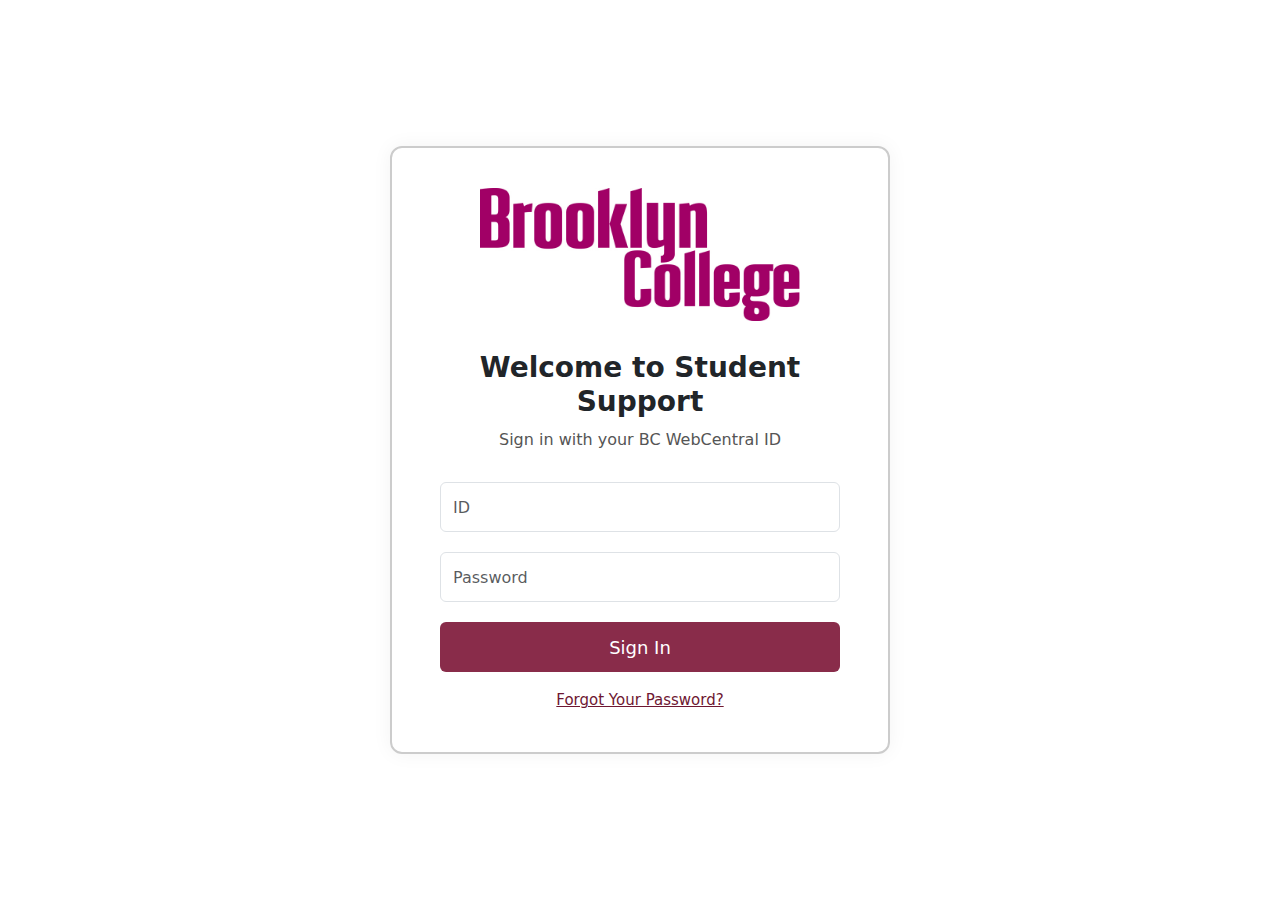
==== signInPage.html @ 324d1e80 "Add files via upload" ====
<!DOCTYPE html>
<html lang="en">
<head>
  <meta charset="UTF-8" />
  <meta name="viewport" content="width=device-width, initial-scale=1" />
  <title>Student Support Sign In</title>
  <link href="https://cdn.jsdelivr.net/npm/bootstrap@5.3.2/dist/css/bootstrap.min.css" rel="stylesheet" />
  <style>
    body, html {
      height: 100%;
      margin: 0;
      padding: 0;
      background-color: #ffffff;
    }

    .signin-container {
      height: 100%;
      display: flex;
      justify-content: center;
      align-items: center;
      padding: 30px;
    }

    .signin-box {
      border: 2px solid #ccc;
      border-radius: 12px;
      padding: 40px;
      max-width: 500px;
      width: 100%;
      text-align: center;
      box-shadow: 0 0 20px rgba(0, 0, 0, 0.05);
    }

    .signin-logo {
      max-width: 320px;
      margin-bottom: 30px;
    }

    .signin-title {
      font-size: 28px;
      font-weight: bold;
      margin-bottom: 10px;
    }

    .signin-subtitle {
      font-size: 16px;
      margin-bottom: 30px;
      color: #555;
    }

    .signin-form {
      width: 100%;
      max-width: 400px;
      margin: 0 auto;
    }

    .form-control {
      height: 50px;
      font-size: 16px;
      margin-bottom: 20px;
    }

    .signin-btn {
      background-color: #892c4a;
      color: #fff;
      font-size: 18px;
      height: 50px;
      width: 100%;
      border: none;
    }

    .signin-btn:hover {
      background-color: #6e1732;
      color: #fff;
    }
  </style>
</head>
<body>

  <div class="signin-container">
    <div class="signin-box">
      <img src="bcLogoMaroon.jpg" class="signin-logo" alt="Brooklyn College Logo"/>

      <h1 class="signin-title">Welcome to Student Support</h1>
      <p class="signin-subtitle">Sign in with your BC WebCentral ID</p>

      <form class="signin-form">
        <input type="text" class="form-control" placeholder="ID" required />
        <input type="password" class="form-control" placeholder="Password" required />
        <button type="submit" class="btn signin-btn">Sign In</button>
        <!-- when the user submits, they will be taken to the support category page or stright to the chat -->
        <!-- that is still to be decided -->
        <div class="mt-3">
          <a href="https://pub.brooklyn.edu/mfa_registration/reset_pass.jsp" target="_blank" class="text-decoration-underline" style="font-size: 15px; color: #6e1732;">Forgot Your Password?</a>
        </div>
      </form>
    </div>
  </div>

</body>
</html>
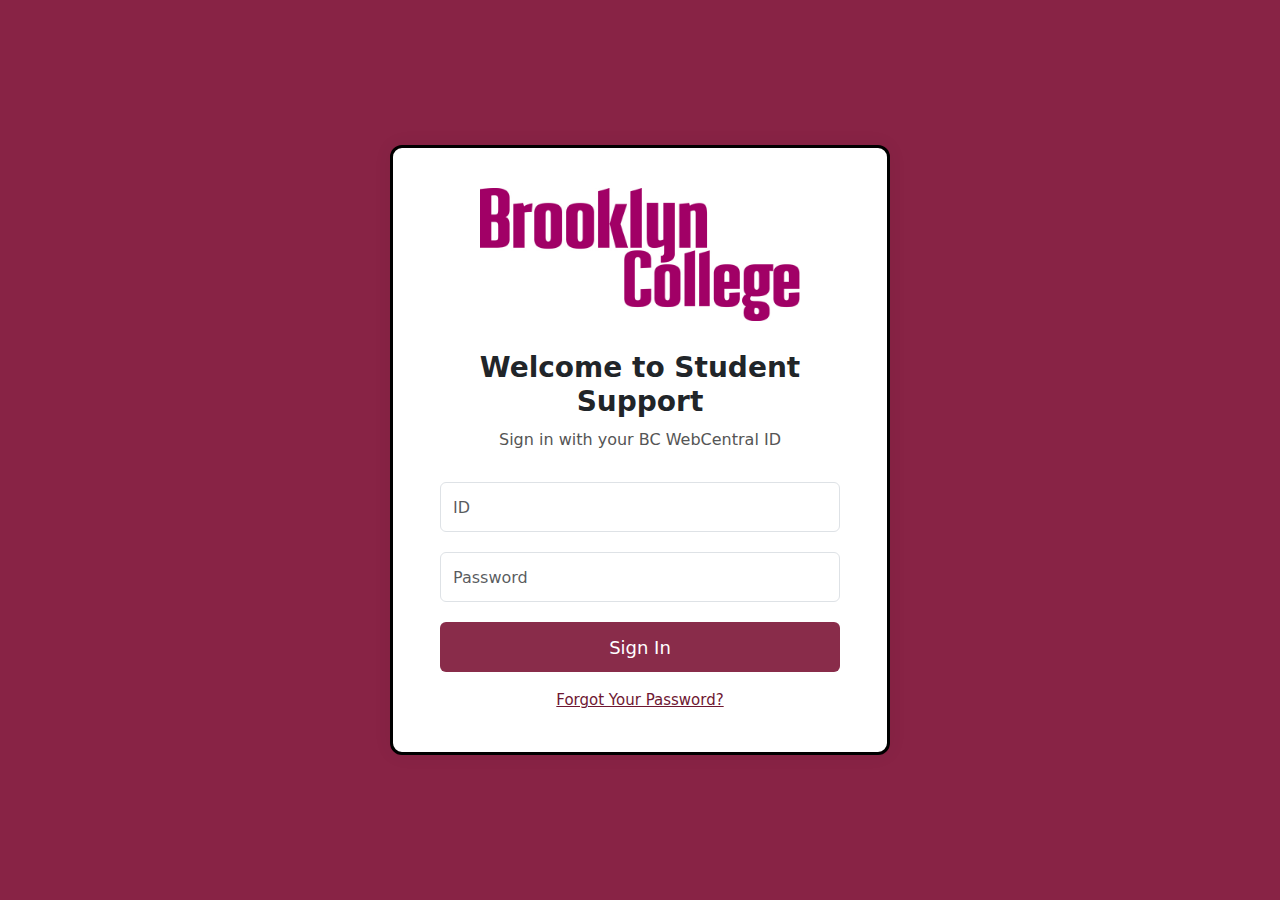
==== commit e9b14ee3: "Update signInPage.html" ====
--- a/signInPage.html
+++ b/signInPage.html
@@ -10,7 +10,7 @@
       height: 100%;
       margin: 0;
       padding: 0;
-      background-color: #ffffff;
+      background-color: #882345;
     }
 
     .signin-container {
@@ -22,7 +22,8 @@
     }
 
     .signin-box {
-      border: 2px solid #ccc;
+      background-color: white;
+      border: 3px solid #000000;
       border-radius: 12px;
       padding: 40px;
       max-width: 500px;
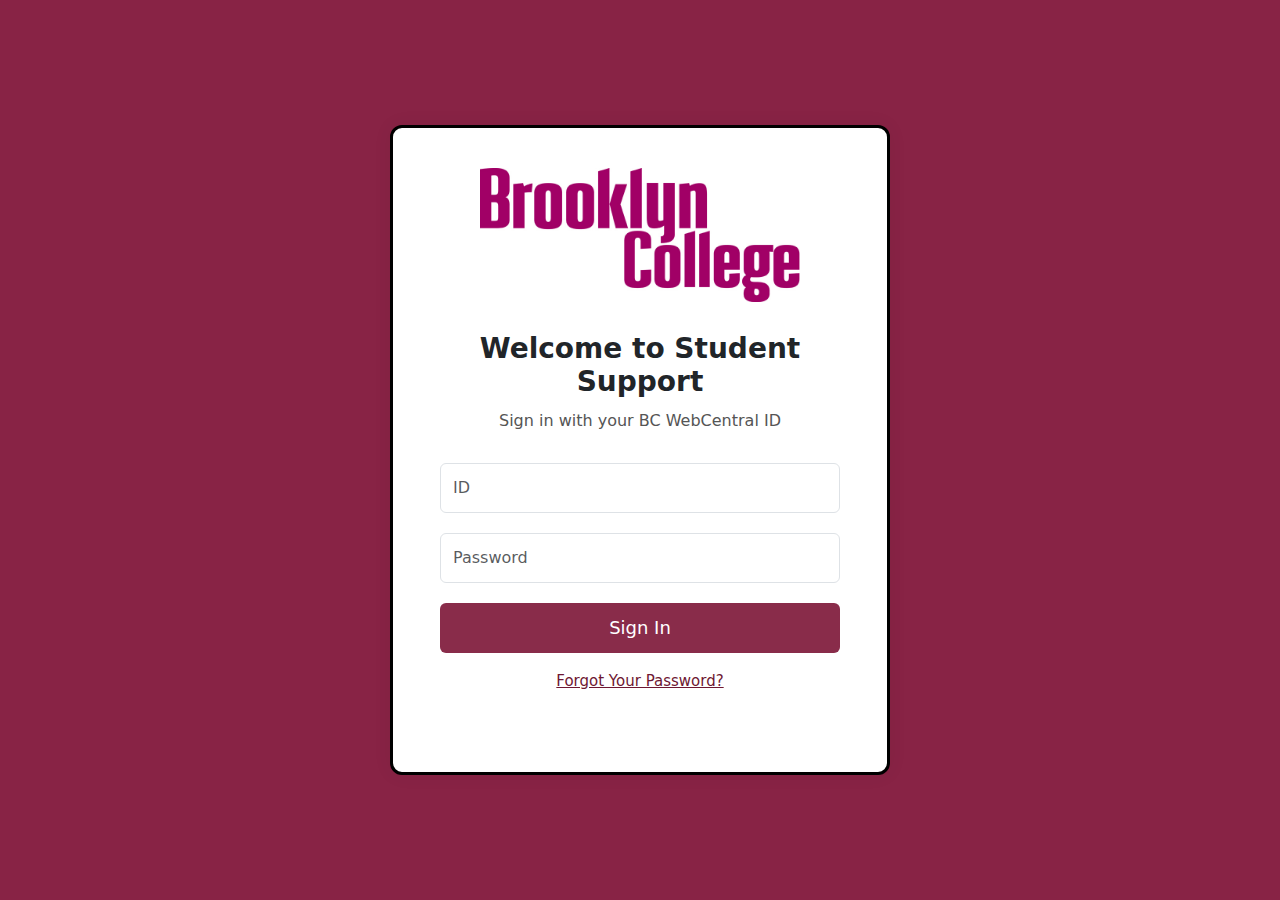
==== commit 84e902d3: "Update signInPage.html" ====
--- a/signInPage.html
+++ b/signInPage.html
@@ -27,6 +27,7 @@
       border-radius: 12px;
       padding: 40px;
       max-width: 500px;
+      height: 650px;
       width: 100%;
       text-align: center;
       box-shadow: 0 0 20px rgba(0, 0, 0, 0.05);
